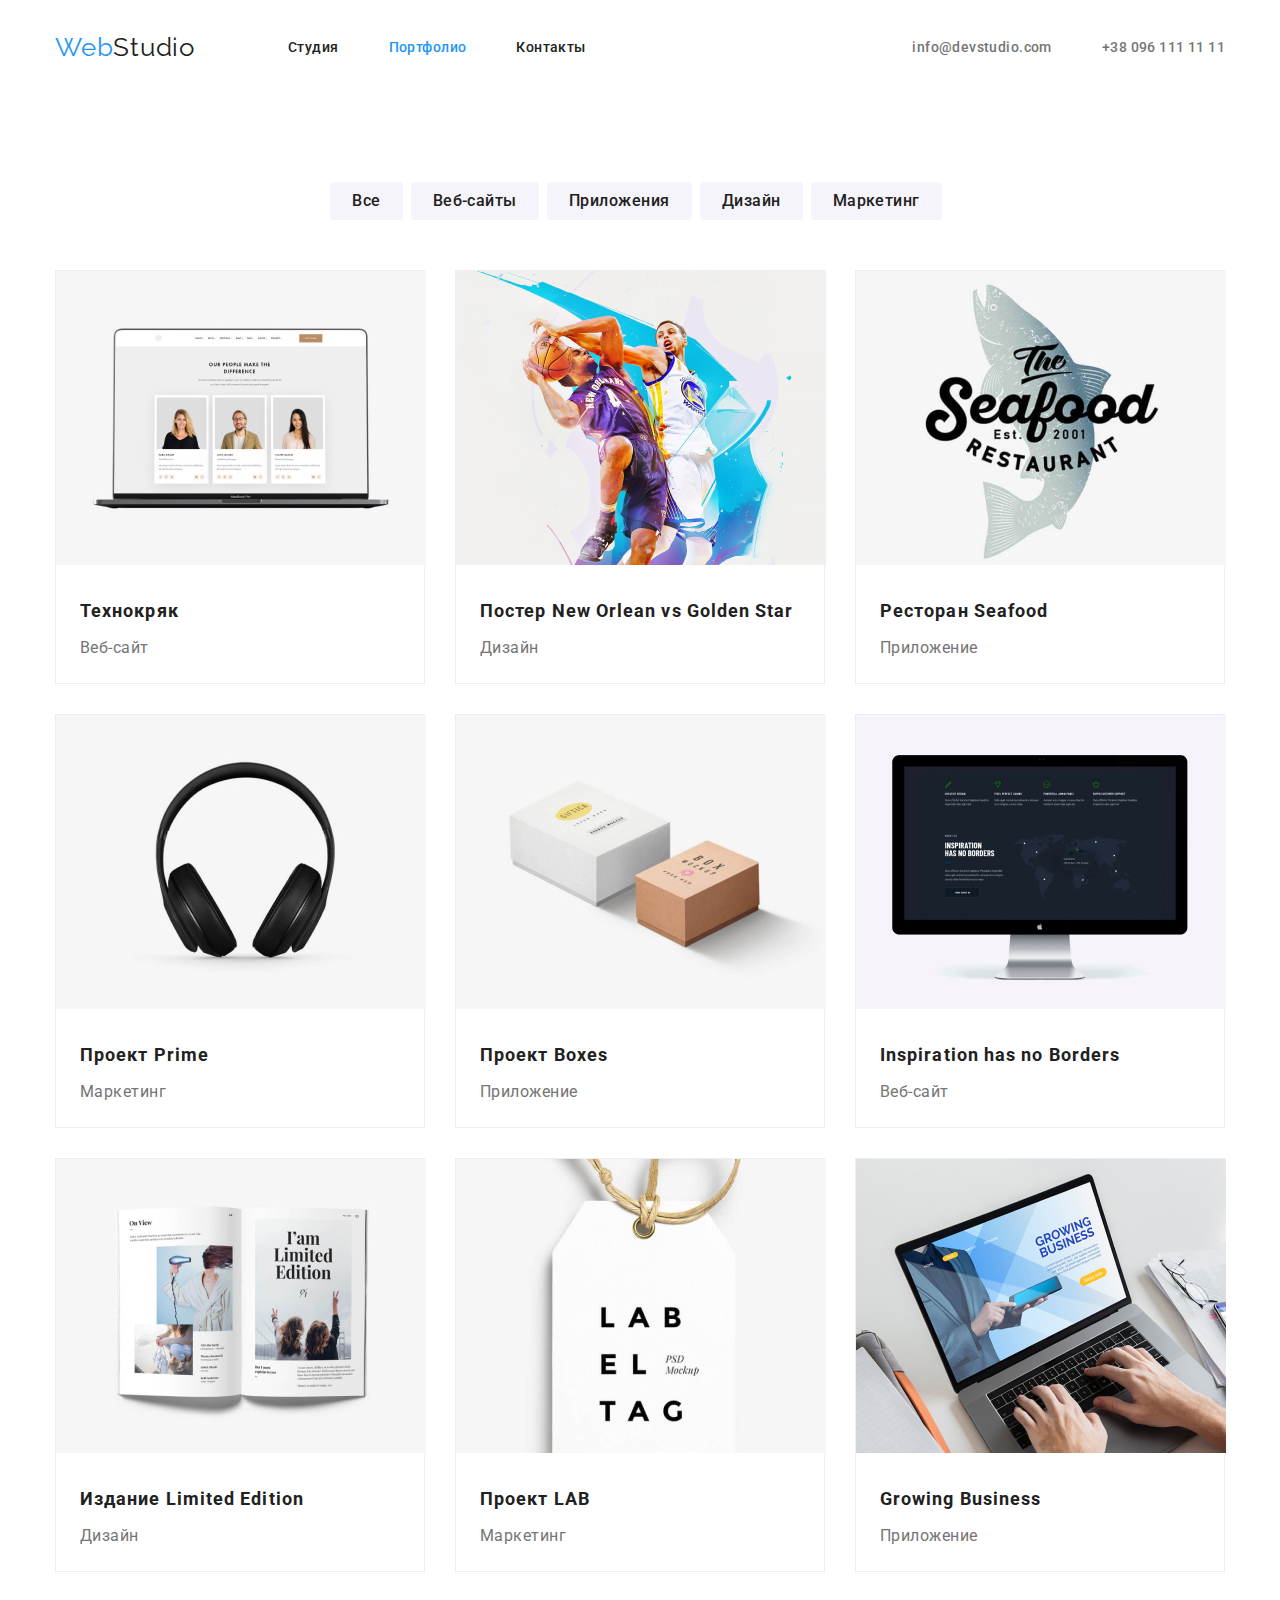
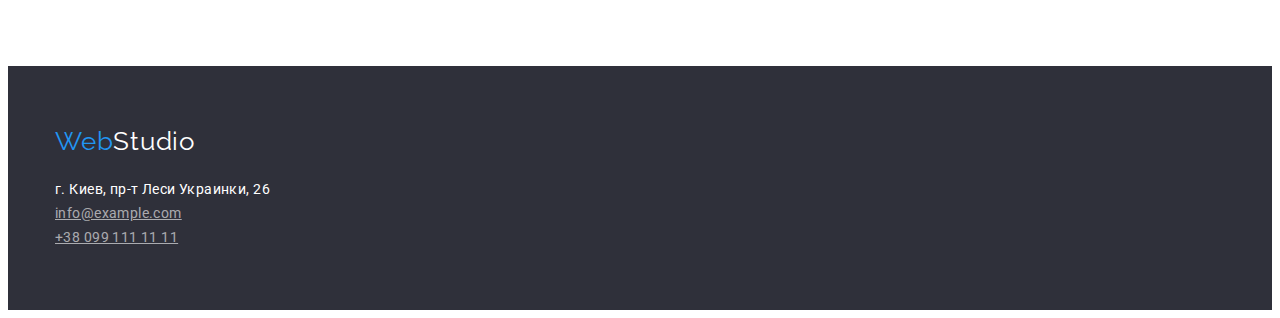
==== portfolio.html @ f6587cc9 "clients" ====
<!DOCTYPE html>
<html lang="ru">
  <head>
    <meta charset="UTF-8" />
    <meta name="viewport" content="width=device-width, initial-scale=1.0" />
    <title>Document</title>
    <link rel="preconnect" href="https://fonts.gstatic.com" />
    <link
      href="https://fonts.googleapis.com/css2?family=Raleway:wght@700&family=Roboto:wght@400;500;700;900&display=swap"
      rel="stylesheet"
    />
    <link
      rel="stylesheet"
      href="https://cdnjs.cloudflare.com/ajax/libs/modern-normalize/1.0.0/modern-normalize.min.css"
      integrity="sha512-ISS7cAi1PEhQ8jnbJpJZMd29NlhNj4AWYyLOSp2CE/CsHxTCu+r+t0D2yoJudVrd0/8fTVPUVDzY5Tvli75u/g=="
      crossorigin="anonymous"
    />
    <link rel="stylesheet" href="./css/styles.css" />
  </head>

  <body>
    <!--header-->
    <header class="page-header">
      <div class="container main-nav">
        <nav class="main-nav">
          <a href="./index.html" class="logo-studio"><span class="web"> Web</span>Studio
          </a>
          <ul class="site-nav list">
            <li class="item"><a href="./index.html" class="link">Студия</a></li>
            <li class="item"><a href="./portfolio.html" class="link current">Портфолио</a></li>
            <li class="item"><a href="" class="link">Контакты</a></li>
          </ul>
        </nav>
        <address class="headdress">
          <ul class="contacts list">
            <li class="item">
              <a href="mailto:info@devstudio.com" class="link">info@devstudio.com</a>
            </li>
            <li class="item">
              <a href="tel:+380961111111" class="link">+38 096 111 11 11</a>
            </li>
          </ul>
        </address>
      </div>
    </header>
    <main>
      <section class="portfolio-section" >
        <div class="container photogallery">
         
          <h1 class="visually-hidden">photogallery</h1>
          <ul class="list photogallery-buttons">
            <li>
              <button type="button" class="button">Все</button>
            </li>
            <li><button type="button" class="button">Веб-сайты</button></li>
            <li><button type="button" class="button">Приложения</button></li>
            <li><button type="button" class="button">Дизайн</button></li>
            <li><button type="button" class="button">Маркетинг</button></li>
          </ul>
         

          <!--photos-->
          
          <ul class="flex-container list">
            <li class="flex-element">
              <a class="link-img" ref=""
                ><img class="photogallery-img"
                  src="./images-portfolio/technokriak.jpg"
                  alt="фото сотрудников"
                  width="370px"
                />
                <h2 class="title-flex">Технокряк</h2>
                <p class="profession-flex">Веб-сайт</p></a
              >
            </li>

            <li class="flex-element">
              <a class="link-img" href=""
                ><img 
                  src="./images-portfolio/basketball.jpg"
                  alt="баскетболисты"
                  width="370px"
                />
                <h2 class="title-flex">Постер New Orlean vs Golden Star</h2>
                <p class="profession-flex">Дизайн</p></a
              >
            </li>

            <li class="flex-element">
              <a class="link-img" href=""
                ><img
                  src="./images-portfolio/seafood.jpg"
                  alt="лого ресторана"
                  width="370"
                />
                <h2 class="title-flex">Ресторан Seafood</h2>
                <p class="profession-flex">Приложение</p></a
              >
            </li>

            <li class="flex-element">
              <a class="link-img" href=""
                ><img
                  src="./images-portfolio/prime.jpg"
                  alt="наушники"
                  width="370px"
                />
                <h2 class="title-flex">Проект Prime</h2>
                <p class="profession-flex">Маркетинг</p></a
              >
            </li>

            <li class="flex-element">
              <a class="link-img" href=""
                ><img
                  src="./images-portfolio/boxes.jpg"
                  alt="коробки"
                  width="370px"
                />
                <h2 class="title-flex">Проект Boxes</h2>
                <p class="profession-flex">Приложение</p></a
              >
            </li>

            <li class="flex-element">
              <a class="link-img" href=""
                ><img
                  src="./images-portfolio/inspiration.jpg"
                  alt="черный экран"
                  width="370px"
                />
                <h2 class="title-flex">Inspiration has no Borders</h2>
                <p class="profession-flex">Веб-сайт</p></a
              >
            </li>

            <li class="flex-element">
              <a class="link-img" href=""
                ><img
                  src="./images-portfolio/limitededition.jpg"
                  alt="журнал"
                  width="370px"
                />
                <h2 class="title-flex">Издание Limited Edition</h2>
                <p class="profession-flex">Дизайн</p></a
              >
            </li>

            <li class="flex-element">
              <a class="link-img" href=""
                ><img
                  src="./images-portfolio/lab.jpg"
                  alt="проект"
                  width="370px"
                />
                <h2 class="title-flex">Проект LAB</h2>
                <p class="profession-flex">Маркетинг</p></a
              >
            </li>

            <li class="flex-element">
              <a class="link-img" href=""
                ><img
                  src="./images-portfolio/growingbusiness.jpg"
                  alt="руки на компе"
                  width="370px"
                />
                <h2 class="title-flex">Growing Business</h2>
                <p class="profession-flex">Приложение</p></a
              >
            </li>
          </ul>
      
        </div>
      </section>
    </main>
    <!--address-->
    <footer class="footer">
      <div class="container">
        <a class="logo-studio address" href=""><span class="web">Web</span>Studio</a>
        <address>
          <p class="address-text">г. Киев, пр-т Леси Украинки, 26</p>
          <a class="address-contacts mail" href="mailto:info@example.com">info@example.com</a><br />
          <a class="address-contacts" href="tel:+380991111111">+38 099 111 11 11</a>
        </address>
    </footer>
  </body>
</html>
---- css/styles.css ----
:root {
  --primary-text-color: #757575;
  --title-text-color: #212121;
  --accent-color: #2196f3;
  --primary-background-color: #ffffff;
  --button-background-color: #f5f4fa;
  --button-whitetext-color: #ffffff;
  --hero-footer-background: #2f303a;

  --white-text-color: #ffffff;
  --team-background-color: #f5f4fa;
  --address-contacts-color: rgba(255, 255, 255, 0.6);
  --background-color-icon: #f5f4fa;
}

html {
  box-sizing: border-box;
}

*,
::before,
::after {
  box-sizing: inherit;
}

body {
  color: var(--primary-text-color);
  background-color: var(--primary-background-color);
  font-family: Roboto, sans-serif;
  letter-spacing: 0.03em;
  font-size: 14px;
  line-height: 1.71;
  font-weight: 400;
}

.list {
  list-style: none;
  margin: 0px;
  padding: 0px;
}

.web {
  color: var(--accent-color);
}
.logo-studio {
  color: var(--title-text-color);
  font-family: Raleway, cursive;
  font-size: 26px;
  line-height: 1.2;
  letter-spacing: 0.03em;
  text-decoration: none;
}

.icon-mail::before {
  display: inline-flex;
  content: "";
  width: 16px;
  height: 12px;
  margin-right: 10px;
  background-image: url(../images-psevdoelements/envelope.svg);
  background-size: contain;
}

.icon-mail:hover {
  fill: var(--accent-color);
}

.icon-tel::before {
  display: inline-flex;
  content: "";
  width: 10px;
  height: 16px;
  margin-right: 10px;
  background-image: url(../images-psevdoelements/Vector.svg);
  background-size: contain;
  background-repeat: no-repeat;
}

.contacts-align {
  align-items: center;
}

.container {
  margin-left: auto;
  margin-right: auto;
  width: 1170px;
}

.flex-container {
  display: flex;
  flex-wrap: wrap;
}

.flex-element {
  width: 370px;
  margin-right: 30px;
  border: 1px solid #eeeeee;
}

.flex-element:nth-child(3n) {
  margin-right: 0;
}

.flex-element:not(:nth-last-child(-n + 3)) {
  margin-bottom: 30px;
}

.site-nav {
  display: flex;
  margin-left: 93px;
}

/*site-nav*/
.site-nav .link {
  display: block;
  color: var(--title-text-color);
  font-weight: 500;
  font-size: 14px;
  line-height: 1.14;
  text-decoration: none;
  padding-top: 32px;
  padding-bottom: 32px;
}

.site-nav .item:not(:last-child) {
  margin-right: 50px;
}

.site-nav .link:hover,
.site-nav .link:focus {
  color: var(--accent-color);
}

.site-nav .link.current {
  color: var(--accent-color);
}

.main-nav {
  display: flex;
  align-items: center;
}

.contacts .link {
  color: var(--primary-text-color);
  font-weight: 500;
  font-size: 14px;
  line-height: 1.14;
  text-decoration: none;
  font-style: normal;
}

.contacts .link:hover,
.contacts .link:focus {
  color: var(--accent-color);
}

.contacts {
  display: flex;
  align-items: center;
}

.headdress {
  margin-left: auto;
}

.contacts .item + .item {
  margin-left: 50px;
}

/*hero */

.overlay {
  max-width: 1600px;
  height: 600px;
  margin-left: auto;
  margin-right: auto;
  text-align: center;
  padding-bottom: 200px;
  padding-top: 200px;

  background-size: contain;
  background-position: center;
  background-repeat: no-repeat;
  background-color: #c4c4c4;
  background-image: linear-gradient(
      to right,
      rgba(47, 48, 58, 0.4),
      rgba(47, 48, 58, 0.4)
    ),
    url(../images-psevdoelements/Img.jpg);
}

.hero-title {
  color: var(--white-text-color);
  font-weight: 900;
  font-size: 44px;
  line-height: 1.36;
  letter-spacing: 0.06em;
  margin-top: 0px;
  margin-bottom: 30px;
}

.work,
.team,
.section-clients {
  padding-top: 94px;
  padding-bottom: 94px;
}

.visually-hidden {
  margin-top: 0px;
  margin-bottom: 0px;

  position: absolute;
  width: 1px;
  height: 1px;
  margin: -1px;
  border: 0;
  padding: 0;
  white-space: nowrap;
  clip-path: inset(100%);
  clip: rect(0 0 0 0);
  overflow: hidden;
}

.features-title {
  color: var(--title-text-color);
  font-size: 14px;
  line-height: 1.14;
  font-weight: 700;
  margin-bottom: 10px;
  margin-top: 30px;
}

.features-items p {
  margin-top: 0px;
  margin-bottom: 0px;
  width: 270px;
}

.list.features-items {
  display: flex;
  margin-top: 94px;
}
.feature-element:not(:last-child) {
  margin-right: 30px;
}

.feature-element::before {
  display: block;
  content: "";
  height: 120px;
  background-color: var(--background-color-icon);
  border-radius: 4px;
  background-repeat: no-repeat;
  background-position: center;
}

.icon-delivery::before {
  background-image: url(../images-psevdoelements/antenna\ 1.svg);
}

.icon-clock::before {
  background-image: url(../images-psevdoelements/clock\ .svg);
}
.icon-diagram::before {
  background-image: url(../images-psevdoelements/diagram\ 1.svg);
}

.icon-technology::before {
  background-image: url(../images-psevdoelements/astronaut\ 1.svg);
}
.team {
  background-color: var(--team-background-color);
}

/*.no-padding {
  padding-bottom: 0px;
  padding-top: 0px;
}*/

.work-title,
.team-title,
.our-clients-title {
  color: var(--title-text-color);
  font-size: 36px;
  line-height: 1.17;
  font-weight: 700;
  margin-top: 0px;
  margin-bottom: 50px;
  text-align: center;
}

.team-list,
.work-list {
  display: flex;
  text-align: center;
}

.team-element {
  background: #ffffff;
  box-shadow: 0px 1px 3px rgba(0, 0, 0, 0.12), 0px 1px 1px rgba(0, 0, 0, 0.14),
    0px 2px 1px rgba(0, 0, 0, 0.2);
  border-radius: 0px 0px 4px 4px;
}

.work-list .work-element:not(:last-child),
.team-list .team-element:not(:last-child) {
  margin-right: 30px;
}

.team-name {
  color: var(--title-text-color);
  font-weight: 500;
  font-size: 16px;
  line-height: 1.19;
  margin-bottom: 10px;
}
.team-profession {
  color: var(--primary-text-color);
  font-size: 16px;
  line-height: 1.19;
  font-weight: 400;
  margin-top: 0px;
  margin-bottom: 30px;
}

.button {
  display: inline-block;
  color: var(--title-text-color);
  background-color: var(--button-background-color);
  font-family: inherit;
  font-weight: 500;
  font-size: 16px;
  line-height: 1.63;
  text-decoration: none;
  padding: 6px 22px;
  border-radius: 4px;
  text-align: center;
  border: 0px;
  letter-spacing: 0.03em;
  margin-right: 8px;
}

.photogallery-buttons .button:not(:last-child) {
  margin-right: 8px;
}

.button:hover,
.button:focus {
  color: var(--button-whitetext-color);
  background-color: var(--accent-color);
}

.button.hero {
  color: var(--button-whitetext-color);
  background-color: var(--accent-color);
  font-size: 16px;
  line-height: 1.88;
  font-weight: 700;
  letter-spacing: 0.06em;
  text-decoration: none;
  text-align: center;
  padding: 10px 32px;
  border-radius: 4px;
  min-width: 200px;
  box-shadow: 0px 4px 4px rgba(0, 0, 0, 0.15);
  border: 0px;
}

.footer {
  background-color: var(--hero-footer-background);
  padding-top: 60px;
  padding-bottom: 60px;
}

.logo-studio.address {
  color: var(--white-text-color);
  font-style: normal;
  margin-bottom: 0px;
}

.address-text {
  color: var(--white-text-color);
  font-style: normal;
  font-weight: 400;
  font-size: 14px;
  line-height: 1.71;
  margin-top: 20px;
  margin-bottom: 0px;
}

.address-contacts {
  font-weight: 400;
  font-size: 14px;
  line-height: 1.71;
  color: var(--address-contacts-color);
  font-style: normal;
}

.mail {
  margin-top: 9px;
  margin-bottom: 9px;
}

.flex-element a {
  text-decoration: none;
}

.photogallery-buttons {
  display: flex;
  padding-bottom: 50px;
  justify-content: center;
}

.title-flex {
  font-family: Roboto;
  font-style: normal;
  font-weight: 700;
  font-size: 18px;
  line-height: 2;
  letter-spacing: 0.06em;
  color: var(--title-text-color);
  margin-bottom: 0;
  margin-top: 0;
  margin-top: 20px;
  margin-bottom: 4px;
  margin-left: 24px;
}

.profession-flex {
  font-weight: 400;
  font-size: 16px;
  line-height: 1.88;
  letter-spacing: 0.03em;
  color: var(--primary-text-color);
  margin-bottom: 0;
  margin-bottom: 20px;
  margin-left: 24px;
  margin-top: 0px;
}

.container.photogallery {
  margin-top: 94px;
  margin-bottom: 94px;
}

.link-img {
  display: block;
}

/*.link-icon-svg {
  color: red;
}

.social-links {
  padding: 0;
  margin: 0;
}*/

.clients-list {
  display: flex;
}

.button-logo {
  display: inline-block;
  border: none;
  width: 170px;
  height: 90px;
  border-radius: 4px;
  border: 1px solid #afb1b8;
  background-repeat: no-repeat;
}

.button-icon {
  width: 40px;
  height: 40px;
  fill: ;
}

.container.our-clients {
  outline: solid 1px red;
}

.client-element:not(:last-child) {
  margin-right: 30px;
}
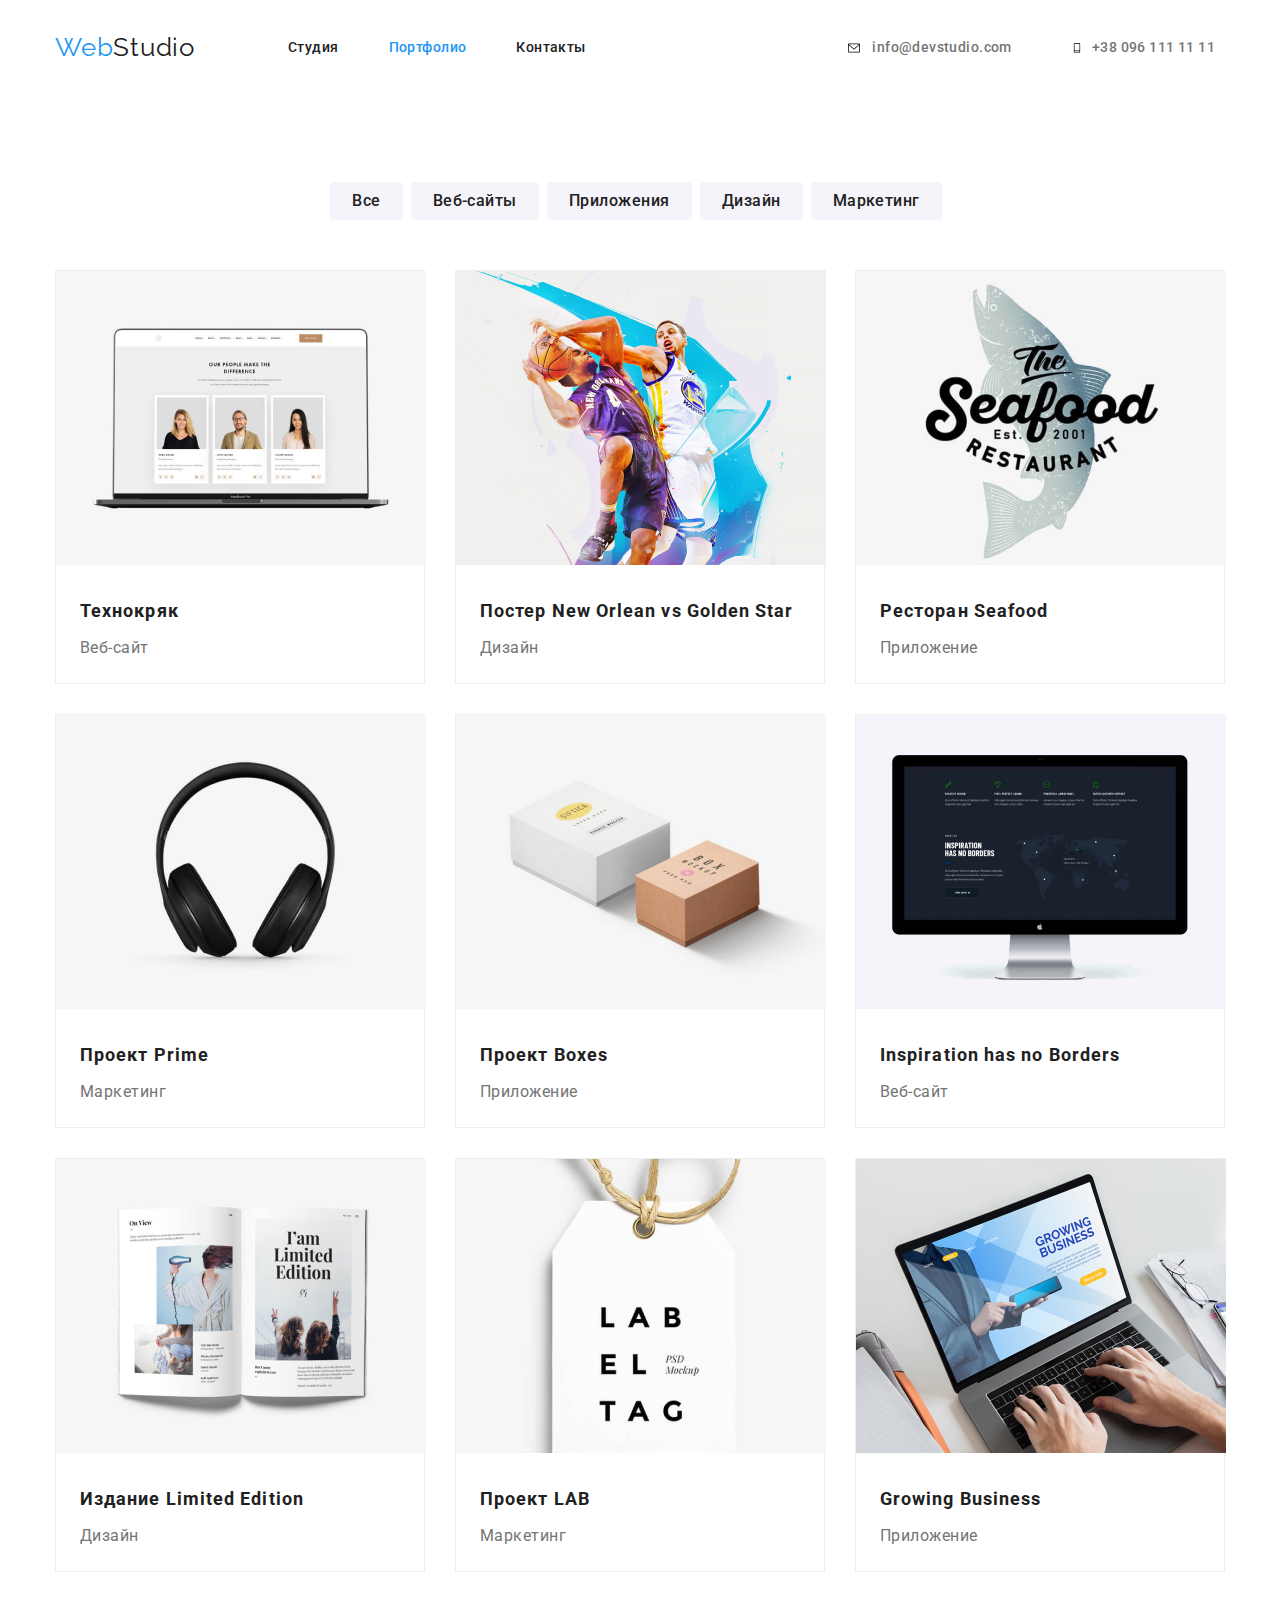
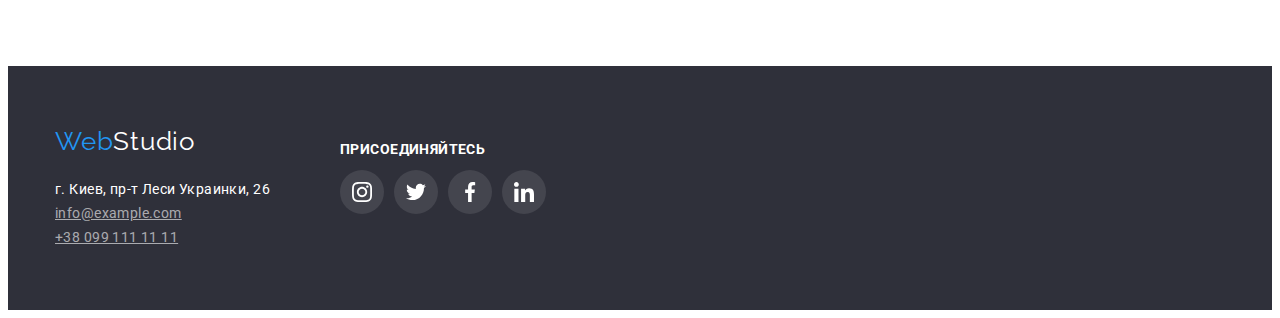
==== commit 3bab82e3: "ready" ====
--- a/portfolio.html
+++ b/portfolio.html
@@ -20,13 +20,14 @@
 
   <body>
     <!--header-->
+    
     <header class="page-header">
       <div class="container main-nav">
         <nav class="main-nav">
           <a href="./index.html" class="logo-studio"><span class="web"> Web</span>Studio
           </a>
           <ul class="site-nav list">
-            <li class="item"><a href="./index.html" class="link">Студия</a></li>
+            <li class="item"><a href="./index.html" class="link ">Студия</a></li>
             <li class="item"><a href="./portfolio.html" class="link current">Портфолио</a></li>
             <li class="item"><a href="" class="link">Контакты</a></li>
           </ul>
@@ -34,10 +35,21 @@
         <address class="headdress">
           <ul class="contacts list">
             <li class="item">
-              <a href="mailto:info@devstudio.com" class="link">info@devstudio.com</a>
-            </li>
+              <a class="link icon-mail" href="mailto:info@devstudio.com">
+                <svg class="icon-mail" width="16px" height="12px">
+                  <use href="./images-psevdoelements/symbol-defs.svg#icon-envelope"></use>
+                </svg>
+                info@devstudio.com
+              </a>
+            </li>
+    
             <li class="item">
-              <a href="tel:+380961111111" class="link">+38 096 111 11 11</a>
+              <a class="link icon-tel" href="mailto:info@devstudio.com">
+                <svg class="icon-tel" width="10px" height="16px">
+                  <use href="./images-psevdoelements/symbol-defs.svg#icon-Vector"></use>
+                </svg>
+                +38 096 111 11 11
+              </a>
             </li>
           </ul>
         </address>
@@ -174,15 +186,54 @@
         </div>
       </section>
     </main>
-    <!--address-->
-    <footer class="footer">
-      <div class="container">
+  <!--address-->
+  <footer class="footer ">
+    <div class="container footer-address">
+      <div class="div-address">
         <a class="logo-studio address" href=""><span class="web">Web</span>Studio</a>
         <address>
           <p class="address-text">г. Киев, пр-т Леси Украинки, 26</p>
           <a class="address-contacts mail" href="mailto:info@example.com">info@example.com</a><br />
           <a class="address-contacts" href="tel:+380991111111">+38 099 111 11 11</a>
         </address>
-    </footer>
+      </div>
+  
+      <div class="joing">
+        <span class="invitation">присоединяйтесь</span>
+        <ul class="social invit">
+          <li class="social-list invit">
+            <a class="icon-social-link invit" href="">
+              <svg class="icon-social invit" width="20px" height="20px">
+                <use href="./images-psevdoelements/symbol-defs.svg#icon-instagram-21"></use>
+              </svg>
+            </a>
+          </li>
+          <li class="social-list invit">
+            <a class="icon-social-link invit" href="">
+              <svg class="icon-social invit" width="20px" height="20px">
+                <use href="./images-psevdoelements/symbol-defs.svg#icon-twitter-11"></use>
+              </svg>
+            </a>
+          </li>
+          </li>
+          <li class="social-list invit">
+            <a class="icon-social-link invit" href="">
+              <svg class="icon-social invit" width="20px" height="20px">
+                <use href="./images-psevdoelements/symbol-defs.svg#icon-facebook-1"></use>
+              </svg>
+            </a>
+          </li>
+          <li class="social-list invit">
+            <a class="icon-social-link invit" href="">
+              <svg class="icon-social invit" width="20px" height="20px">
+                <use href="./images-psevdoelements/symbol-defs.svg#icon-linkedin-1"></use>
+              </svg>
+            </a>
+          </li>
+        </ul>
+      </div>
+  </footer>
+  
   </body>
-</html>
+  
+  </html>--- a/css/styles.css
+++ b/css/styles.css
@@ -51,33 +51,26 @@
   text-decoration: none;
 }
 
-.icon-mail::before {
-  display: inline-flex;
-  content: "";
-  width: 16px;
-  height: 12px;
+.icon-mail {
+  display: flex;
   margin-right: 10px;
-  background-image: url(../images-psevdoelements/envelope.svg);
-  background-size: contain;
-}
-
-.icon-mail:hover {
+  align-items: center;
+  justify-content: center;
+}
+
+.link.icon-mail:hover {
   fill: var(--accent-color);
 }
 
-.icon-tel::before {
-  display: inline-flex;
-  content: "";
-  width: 10px;
-  height: 16px;
+.icon-tel {
+  display: flex;
   margin-right: 10px;
-  background-image: url(../images-psevdoelements/Vector.svg);
-  background-size: contain;
-  background-repeat: no-repeat;
-}
-
-.contacts-align {
-  align-items: center;
+  align-items: center;
+  justify-content: center;
+}
+
+.link.icon-tel:hover {
+  fill: var(--accent-color);
 }
 
 .container {
@@ -322,7 +315,7 @@
   line-height: 1.19;
   font-weight: 400;
   margin-top: 0px;
-  margin-bottom: 30px;
+  margin-bottom: 16px;
 }
 
 .button {
@@ -369,6 +362,7 @@
 }
 
 .footer {
+  display: flex;
   background-color: var(--hero-footer-background);
   padding-top: 60px;
   padding-bottom: 60px;
@@ -449,39 +443,115 @@
   display: block;
 }
 
-/*.link-icon-svg {
-  color: red;
-}
-
-.social-links {
+/*social-links*/
+
+.social {
+  display: flex;
+  margin: 0;
+  padding: 0;
+  list-style: none;
+  justify-content: center;
+  align-items: center;
+  margin-top: 0px;
+  margin-bottom: 30px;
+}
+
+.icon-social-link {
+  display: flex;
+  justify-content: center;
+  align-items: center;
+  width: 44px;
+  height: 44px;
+  border-radius: 50%;
+  fill: #afb1b8;
+}
+
+.icon-social-link:hover,
+.icon-social-link:focus {
+  background-color: var(--accent-color);
+  fill: #ffffff;
+}
+
+.social-list:not(:last-child) {
+  margin-right: 10px;
+}
+
+.clients-list {
+  display: flex;
   padding: 0;
   margin: 0;
-}*/
-
-.clients-list {
-  display: flex;
-}
-
-.button-logo {
-  display: inline-block;
-  border: none;
+  list-style: none;
+}
+
+.icon-link {
+  display: flex;
+  align-items: center;
+  justify-content: center;
   width: 170px;
   height: 90px;
   border-radius: 4px;
   border: 1px solid #afb1b8;
-  background-repeat: no-repeat;
-}
-
-.button-icon {
-  width: 40px;
-  height: 40px;
-  fill: ;
-}
-
-.container.our-clients {
-  outline: solid 1px red;
-}
-
-.client-element:not(:last-child) {
+  background-color: hsl(0, 0%, 100%);
+}
+
+.icon {
+  fill: #afb1b8;
+}
+
+.icon-link:hover,
+.icon-link:focus {
+  border-color: var(--accent-color);
+}
+
+.icon-link:hover .icon,
+.icon-link:focus .icon {
+  fill: var(--accent-color);
+}
+
+.icon-clients:not(:last-child) {
   margin-right: 30px;
 }
+
+/*invitation*/
+.invitation {
+  display: inline-block;
+  font-weight: 700;
+  font-size: 14px;
+  line-height: 1.14px;
+  letter-spacing: 0.03em;
+  text-transform: uppercase;
+  color: #ffffff;
+
+  margin-bottom: 20px;
+}
+
+.icon-social-link.invit {
+  background-color: rgba(255, 255, 255, 0.1);
+}
+.icon-social-link.invit:hover {
+  background-color: var(--accent-color);
+}
+
+.icon-social.invit {
+  fill: #ffffff;
+}
+
+.container.footer-address {
+  display: flex;
+}
+
+.div-address {
+  margin-right: 70px;
+}
+
+.joing {
+  display: inline-block;
+  padding: 0;
+  margin-top: 12px;
+}
+
+.social.invit {
+  display: flex;
+  padding: 0;
+  margin: 0;
+}
